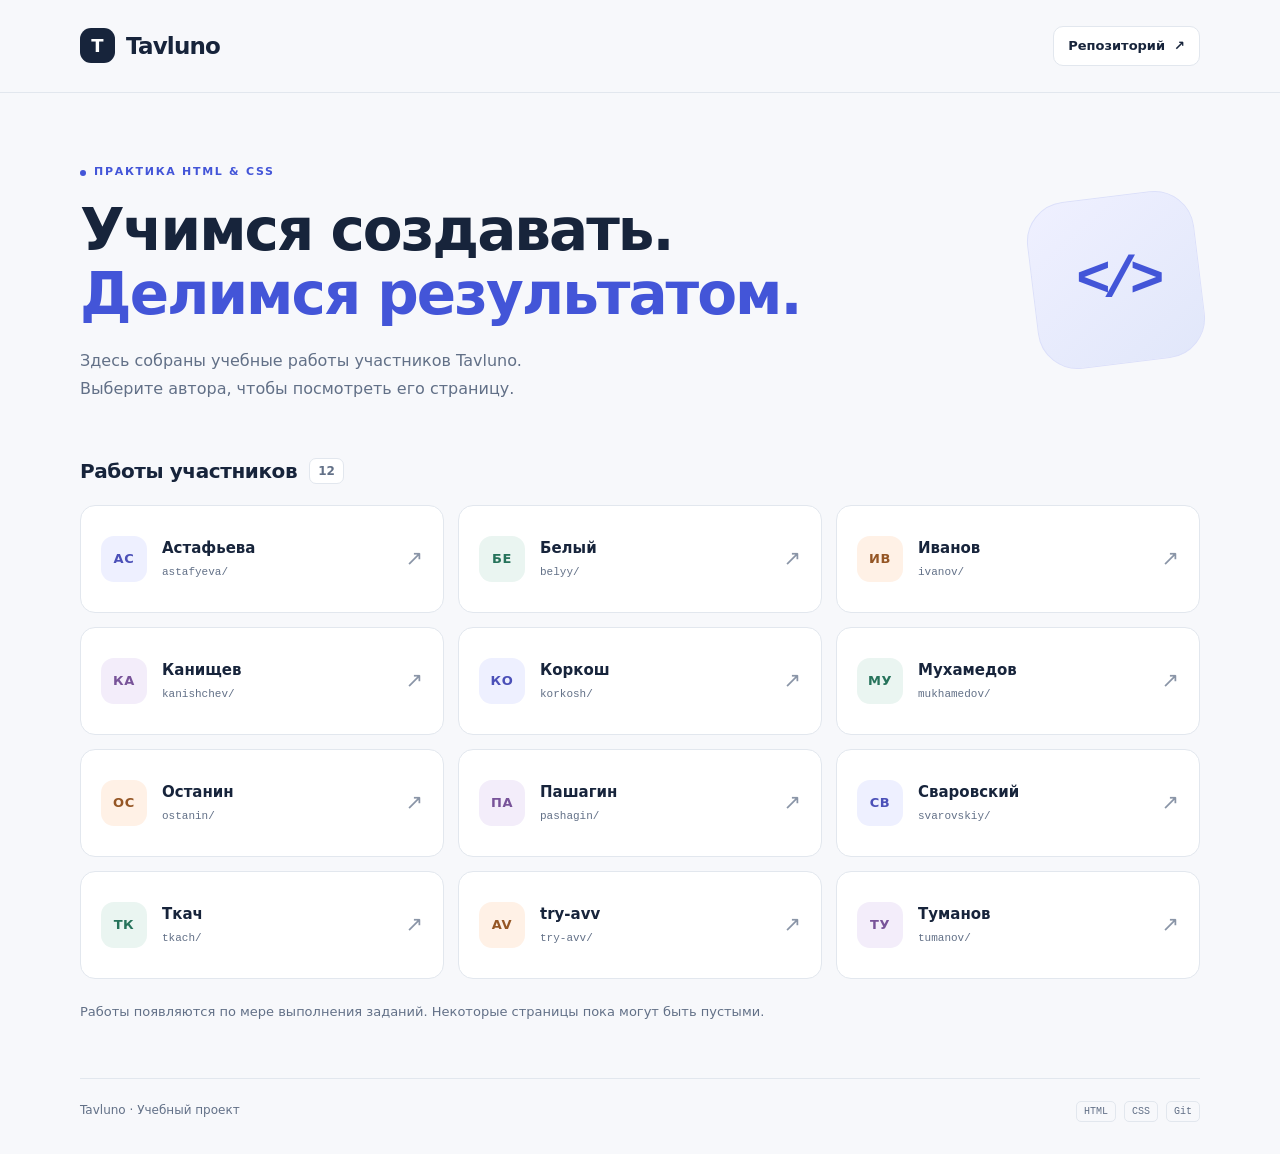
==== index.html @ 5b794c48 "Create index.htmlAdd participant catalog with inline styles" ====
<!DOCTYPE html>
<html lang="ru">
<head>
  <meta charset="UTF-8">
  <meta name="viewport" content="width=device-width, initial-scale=1.0">
  <meta name="description" content="Tavluno — учебные работы по HTML и CSS. Выберите участника, чтобы посмотреть его страницу.">
  <meta name="color-scheme" content="light">
  <title>Tavluno — работы участников</title>
  <style>
    :root {
      color-scheme: light;
      --ink: #17243b;
      --muted: #627087;
      --accent: #4355d8;
      --border: #e2e7ee;
      --paper: #f7f8fb;
      font-family: Inter, ui-sans-serif, system-ui, -apple-system, BlinkMacSystemFont, "Segoe UI", sans-serif;
    }
    * { box-sizing: border-box; }
    body { margin: 0; background: var(--paper); color: var(--ink); line-height: 1.5; }
    a { color: inherit; }
    a:focus-visible { outline: 3px solid var(--accent); outline-offset: 5px; }
    .sr-only { position: absolute; width: 1px; height: 1px; padding: 0; margin: -1px; overflow: hidden; clip-path: inset(50%); white-space: nowrap; border: 0; }
    .skip-link { position: absolute; top: 12px; left: 12px; z-index: 2; padding: 10px 16px; background: white; border-radius: 10px; transform: translateY(-160%); }
    .skip-link:focus { transform: translateY(0); }
    .container { width: min(1120px, calc(100% - 48px)); margin-inline: auto; }
    .site-header { padding-block: 26px; border-bottom: 1px solid var(--border); }
    .header-inner { display: flex; justify-content: space-between; align-items: center; gap: 20px; }
    .brand { display: inline-flex; align-items: center; gap: 11px; text-decoration: none; font-size: 23px; font-weight: 750; letter-spacing: -0.8px; }
    .brand-mark { display: grid; place-items: center; width: 35px; height: 35px; border-radius: 11px; color: white; background: var(--ink); font-size: 18px; letter-spacing: 0; }
    .repo-link { display: inline-flex; align-items: center; gap: 9px; padding: 9px 14px; border: 1px solid var(--border); border-radius: 10px; background: white; text-decoration: none; font-size: 13px; font-weight: 600; }
    .repo-link:hover { border-color: #adb7c7; }
    .hero { position: relative; display: grid; grid-template-columns: 1fr auto; align-items: center; gap: 40px; padding-block: 66px 54px; }
    .eyebrow { display: inline-flex; align-items: center; gap: 8px; margin: 0 0 18px; font-size: 11px; font-weight: 750; letter-spacing: 1.7px; text-transform: uppercase; color: var(--accent); }
    .eyebrow::before { content: ""; width: 6px; height: 6px; border-radius: 50%; background: currentColor; }
    h1 { margin: 0; font-size: clamp(36px, 5vw, 58px); line-height: 1.1; font-weight: 750; letter-spacing: -2px; }
    h1 span { color: var(--accent); }
    .intro { max-width: 570px; margin: 21px 0 0; color: var(--muted); font-size: 16px; line-height: 1.7; }
    .hero-art { display: grid; place-items: center; width: 168px; height: 168px; border: 1px solid #dce0fa; border-radius: 40px; background: linear-gradient(145deg, #eff0ff, #e1e7fa); transform: rotate(-7deg); }
    .code-symbol { color: var(--accent); font-family: ui-monospace, SFMono-Regular, Consolas, monospace; font-size: 58px; font-weight: 700; letter-spacing: -8px; transform: rotate(7deg); }
    .section-heading { display: flex; align-items: center; gap: 12px; margin-bottom: 19px; }
    h2 { margin: 0; font-size: 20px; font-weight: 700; letter-spacing: -0.4px; }
    .count { min-width: 28px; padding: 3px 8px; border: 1px solid var(--border); border-radius: 7px; background: white; text-align: center; font-size: 12px; font-weight: 650; color: var(--muted); }
    .work-grid { display: grid; grid-template-columns: repeat(3, minmax(0, 1fr)); gap: 14px; margin: 0; padding: 0; list-style: none; }
    .work-card { display: flex; align-items: center; gap: 15px; height: 100%; min-height: 108px; padding: 23px 20px; border: 1px solid var(--border); border-radius: 15px; background: white; text-decoration: none; transition: transform 160ms ease, border-color 160ms ease, box-shadow 160ms ease; }
    .work-card:hover { transform: translateY(-3px); border-color: #b4bced; box-shadow: 0 8px 24px #17243b0a; }
    .avatar { display: grid; place-items: center; flex: 0 0 46px; height: 46px; border-radius: 13px; font-size: 13px; font-weight: 700; letter-spacing: 0.6px; }
    .tone-0 { background: #eef0ff; color: #4b50b8; }
    .tone-1 { background: #eaf5f1; color: #26735b; }
    .tone-2 { background: #fff1e6; color: #955625; }
    .tone-3 { background: #f3edfa; color: #785399; }
    .card-copy { display: grid; gap: 4px; min-width: 0; }
    .student-name { font-size: 15px; font-weight: 650; overflow-wrap: anywhere; }
    .folder-name { font-family: ui-monospace, SFMono-Regular, Consolas, monospace; font-size: 11px; color: var(--muted); }
    .card-arrow { margin-left: auto; color: #8a95a7; font-size: 21px; }
    .work-card:hover .card-arrow { color: var(--accent); }
    .note { margin: 23px 0 0; color: var(--muted); font-size: 13px; }
    .site-footer { display: flex; justify-content: space-between; flex-wrap: wrap; gap: 12px; margin-top: 57px; padding-block: 22px 32px; border-top: 1px solid var(--border); color: var(--muted); font-size: 12px; }
    .site-footer p { margin: 0; }
    .footer-tags { display: flex; gap: 8px; }
    .footer-tags span { padding: 2px 7px; border: 1px solid var(--border); border-radius: 5px; font-family: ui-monospace, SFMono-Regular, Consolas, monospace; font-size: 10px; }
    @media (max-width: 900px) {
      .work-grid { grid-template-columns: repeat(2, minmax(0, 1fr)); }
      .hero-art { width: 130px; height: 130px; border-radius: 32px; }
      .code-symbol { font-size: 45px; }
    }
    @media (max-width: 600px) {
      .container { width: calc(100% - 32px); }
      .site-header { padding-block: 19px; }
      .brand { font-size: 21px; }
      .repo-link { padding: 8px 10px; font-size: 12px; }
      .hero { grid-template-columns: 1fr; padding-block: 43px 36px; gap: 0; }
      .hero-art { display: none; }
      h1 { letter-spacing: -1.4px; }
      .intro { font-size: 15px; }
      .work-grid { grid-template-columns: 1fr; gap: 11px; }
      .work-card { min-height: 94px; padding: 18px; }
      .site-footer { margin-top: 36px; }
    }
    @media (prefers-reduced-motion: reduce) {
      .work-card { transition: none; }
      .work-card:hover { transform: none; }
    }
  </style>
</head>
<body>
  <a class="skip-link" href="#works">Перейти к работам</a>
  <header class="site-header">
    <div class="container header-inner">
      <a class="brand" href="./" aria-label="Tavluno — главная"><span class="brand-mark" aria-hidden="true">T</span>Tavluno</a>
      <a class="repo-link" href="https://github.com/varbachakov/tavluno" target="_blank" rel="noopener noreferrer">Репозиторий <span aria-hidden="true">↗</span><span class="sr-only"> на GitHub, в новой вкладке</span></a>
    </div>
  </header>
  <main class="container">
    <section class="hero" aria-labelledby="page-title">
      <div>
        <p class="eyebrow">Практика HTML &amp; CSS</p>
        <h1 id="page-title">Учимся создавать.<br><span>Делимся результатом.</span></h1>
        <p class="intro">Здесь собраны учебные работы участников Tavluno.<br>Выберите автора, чтобы посмотреть его страницу.</p>
      </div>
      <div class="hero-art" aria-hidden="true"><span class="code-symbol">&lt;/&gt;</span></div>
    </section>
    <section id="works" aria-labelledby="works-title">
      <div class="section-heading"><h2 id="works-title">Работы участников</h2><span class="count" aria-label="12 участников">12</span></div>
      <ul class="work-grid">
        <li>
          <a class="work-card" href="./astafyeva/">
            <span class="avatar tone-0" aria-hidden="true">АС</span>
            <span class="card-copy"><span class="student-name">Астафьева</span><span class="folder-name">astafyeva/</span></span>
            <span class="card-arrow" aria-hidden="true">↗</span>
            <span class="sr-only"> — открыть работу</span>
          </a>
        </li>
        <li>
          <a class="work-card" href="./belyy/">
            <span class="avatar tone-1" aria-hidden="true">БЕ</span>
            <span class="card-copy"><span class="student-name">Белый</span><span class="folder-name">belyy/</span></span>
            <span class="card-arrow" aria-hidden="true">↗</span>
            <span class="sr-only"> — открыть работу</span>
          </a>
        </li>
        <li>
          <a class="work-card" href="./ivanov/">
            <span class="avatar tone-2" aria-hidden="true">ИВ</span>
            <span class="card-copy"><span class="student-name">Иванов</span><span class="folder-name">ivanov/</span></span>
            <span class="card-arrow" aria-hidden="true">↗</span>
            <span class="sr-only"> — открыть работу</span>
          </a>
        </li>
        <li>
          <a class="work-card" href="./kanishchev/">
            <span class="avatar tone-3" aria-hidden="true">КА</span>
            <span class="card-copy"><span class="student-name">Канищев</span><span class="folder-name">kanishchev/</span></span>
            <span class="card-arrow" aria-hidden="true">↗</span>
            <span class="sr-only"> — открыть работу</span>
          </a>
        </li>
        <li>
          <a class="work-card" href="./korkosh/">
            <span class="avatar tone-0" aria-hidden="true">КО</span>
            <span class="card-copy"><span class="student-name">Коркош</span><span class="folder-name">korkosh/</span></span>
            <span class="card-arrow" aria-hidden="true">↗</span>
            <span class="sr-only"> — открыть работу</span>
          </a>
        </li>
        <li>
          <a class="work-card" href="./mukhamedov/">
            <span class="avatar tone-1" aria-hidden="true">МУ</span>
            <span class="card-copy"><span class="student-name">Мухамедов</span><span class="folder-name">mukhamedov/</span></span>
            <span class="card-arrow" aria-hidden="true">↗</span>
            <span class="sr-only"> — открыть работу</span>
          </a>
        </li>
        <li>
          <a class="work-card" href="./ostanin/">
            <span class="avatar tone-2" aria-hidden="true">ОС</span>
            <span class="card-copy"><span class="student-name">Останин</span><span class="folder-name">ostanin/</span></span>
            <span class="card-arrow" aria-hidden="true">↗</span>
            <span class="sr-only"> — открыть работу</span>
          </a>
        </li>
        <li>
          <a class="work-card" href="./pashagin/">
            <span class="avatar tone-3" aria-hidden="true">ПА</span>
            <span class="card-copy"><span class="student-name">Пашагин</span><span class="folder-name">pashagin/</span></span>
            <span class="card-arrow" aria-hidden="true">↗</span>
            <span class="sr-only"> — открыть работу</span>
          </a>
        </li>
        <li>
          <a class="work-card" href="./svarovskiy/">
            <span class="avatar tone-0" aria-hidden="true">СВ</span>
            <span class="card-copy"><span class="student-name">Сваровский</span><span class="folder-name">svarovskiy/</span></span>
            <span class="card-arrow" aria-hidden="true">↗</span>
            <span class="sr-only"> — открыть работу</span>
          </a>
        </li>
        <li>
          <a class="work-card" href="./tkach/">
            <span class="avatar tone-1" aria-hidden="true">ТК</span>
            <span class="card-copy"><span class="student-name">Ткач</span><span class="folder-name">tkach/</span></span>
            <span class="card-arrow" aria-hidden="true">↗</span>
            <span class="sr-only"> — открыть работу</span>
          </a>
        </li>
        <li>
          <a class="work-card" href="./try-avv/">
            <span class="avatar tone-2" aria-hidden="true">AV</span>
            <span class="card-copy"><span class="student-name">try-avv</span><span class="folder-name">try-avv/</span></span>
            <span class="card-arrow" aria-hidden="true">↗</span>
            <span class="sr-only"> — открыть работу</span>
          </a>
        </li>
        <li>
          <a class="work-card" href="./tumanov/">
            <span class="avatar tone-3" aria-hidden="true">ТУ</span>
            <span class="card-copy"><span class="student-name">Туманов</span><span class="folder-name">tumanov/</span></span>
            <span class="card-arrow" aria-hidden="true">↗</span>
            <span class="sr-only"> — открыть работу</span>
          </a>
        </li>
      </ul>
      <p class="note">Работы появляются по мере выполнения заданий. Некоторые страницы пока могут быть пустыми.</p>
    </section>
  </main>
  <footer class="container site-footer">
    <p>Tavluno · Учебный проект</p>
    <div class="footer-tags" aria-label="Технологии проекта"><span>HTML</span><span>CSS</span><span>Git</span></div>
  </footer>
</body>
</html>
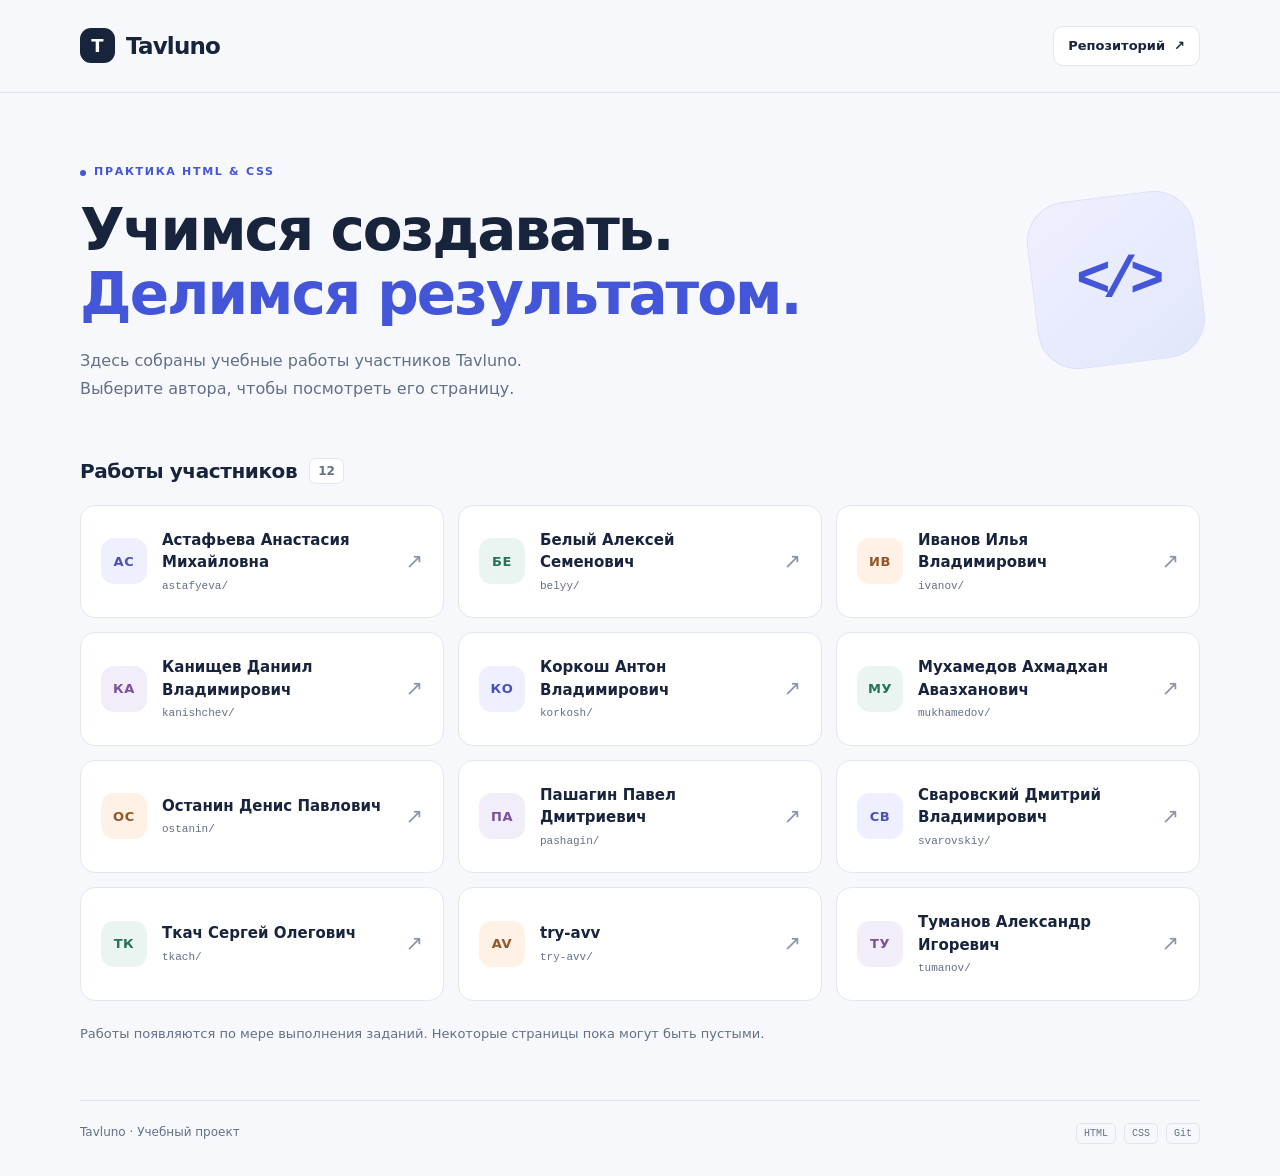
==== commit c6b2ca83: "Update index.html" ====
--- a/index.html
+++ b/index.html
@@ -106,7 +106,7 @@
         <li>
           <a class="work-card" href="./astafyeva/">
             <span class="avatar tone-0" aria-hidden="true">АС</span>
-            <span class="card-copy"><span class="student-name">Астафьева</span><span class="folder-name">astafyeva/</span></span>
+            <span class="card-copy"><span class="student-name">Астафьева Анастасия Михайловна</span><span class="folder-name">astafyeva/</span></span>
             <span class="card-arrow" aria-hidden="true">↗</span>
             <span class="sr-only"> — открыть работу</span>
           </a>
@@ -114,7 +114,7 @@
         <li>
           <a class="work-card" href="./belyy/">
             <span class="avatar tone-1" aria-hidden="true">БЕ</span>
-            <span class="card-copy"><span class="student-name">Белый</span><span class="folder-name">belyy/</span></span>
+            <span class="card-copy"><span class="student-name">Белый Алексей Семенович</span><span class="folder-name">belyy/</span></span>
             <span class="card-arrow" aria-hidden="true">↗</span>
             <span class="sr-only"> — открыть работу</span>
           </a>
@@ -122,7 +122,7 @@
         <li>
           <a class="work-card" href="./ivanov/">
             <span class="avatar tone-2" aria-hidden="true">ИВ</span>
-            <span class="card-copy"><span class="student-name">Иванов</span><span class="folder-name">ivanov/</span></span>
+            <span class="card-copy"><span class="student-name">Иванов Илья Владимирович</span><span class="folder-name">ivanov/</span></span>
             <span class="card-arrow" aria-hidden="true">↗</span>
             <span class="sr-only"> — открыть работу</span>
           </a>
@@ -130,7 +130,7 @@
         <li>
           <a class="work-card" href="./kanishchev/">
             <span class="avatar tone-3" aria-hidden="true">КА</span>
-            <span class="card-copy"><span class="student-name">Канищев</span><span class="folder-name">kanishchev/</span></span>
+            <span class="card-copy"><span class="student-name">Канищев Даниил Владимирович</span><span class="folder-name">kanishchev/</span></span>
             <span class="card-arrow" aria-hidden="true">↗</span>
             <span class="sr-only"> — открыть работу</span>
           </a>
@@ -138,7 +138,7 @@
         <li>
           <a class="work-card" href="./korkosh/">
             <span class="avatar tone-0" aria-hidden="true">КО</span>
-            <span class="card-copy"><span class="student-name">Коркош</span><span class="folder-name">korkosh/</span></span>
+            <span class="card-copy"><span class="student-name">Коркош Антон Владимирович</span><span class="folder-name">korkosh/</span></span>
             <span class="card-arrow" aria-hidden="true">↗</span>
             <span class="sr-only"> — открыть работу</span>
           </a>
@@ -146,7 +146,7 @@
         <li>
           <a class="work-card" href="./mukhamedov/">
             <span class="avatar tone-1" aria-hidden="true">МУ</span>
-            <span class="card-copy"><span class="student-name">Мухамедов</span><span class="folder-name">mukhamedov/</span></span>
+            <span class="card-copy"><span class="student-name">Мухамедов Ахмадхан Авазханович</span><span class="folder-name">mukhamedov/</span></span>
             <span class="card-arrow" aria-hidden="true">↗</span>
             <span class="sr-only"> — открыть работу</span>
           </a>
@@ -154,7 +154,7 @@
         <li>
           <a class="work-card" href="./ostanin/">
             <span class="avatar tone-2" aria-hidden="true">ОС</span>
-            <span class="card-copy"><span class="student-name">Останин</span><span class="folder-name">ostanin/</span></span>
+            <span class="card-copy"><span class="student-name">Останин Денис Павлович</span><span class="folder-name">ostanin/</span></span>
             <span class="card-arrow" aria-hidden="true">↗</span>
             <span class="sr-only"> — открыть работу</span>
           </a>
@@ -162,7 +162,7 @@
         <li>
           <a class="work-card" href="./pashagin/">
             <span class="avatar tone-3" aria-hidden="true">ПА</span>
-            <span class="card-copy"><span class="student-name">Пашагин</span><span class="folder-name">pashagin/</span></span>
+            <span class="card-copy"><span class="student-name">Пашагин Павел Дмитриевич</span><span class="folder-name">pashagin/</span></span>
             <span class="card-arrow" aria-hidden="true">↗</span>
             <span class="sr-only"> — открыть работу</span>
           </a>
@@ -170,7 +170,7 @@
         <li>
           <a class="work-card" href="./svarovskiy/">
             <span class="avatar tone-0" aria-hidden="true">СВ</span>
-            <span class="card-copy"><span class="student-name">Сваровский</span><span class="folder-name">svarovskiy/</span></span>
+            <span class="card-copy"><span class="student-name">Сваровский Дмитрий Владимирович</span><span class="folder-name">svarovskiy/</span></span>
             <span class="card-arrow" aria-hidden="true">↗</span>
             <span class="sr-only"> — открыть работу</span>
           </a>
@@ -178,7 +178,7 @@
         <li>
           <a class="work-card" href="./tkach/">
             <span class="avatar tone-1" aria-hidden="true">ТК</span>
-            <span class="card-copy"><span class="student-name">Ткач</span><span class="folder-name">tkach/</span></span>
+            <span class="card-copy"><span class="student-name">Ткач Сергей Олегович</span><span class="folder-name">tkach/</span></span>
             <span class="card-arrow" aria-hidden="true">↗</span>
             <span class="sr-only"> — открыть работу</span>
           </a>
@@ -194,7 +194,7 @@
         <li>
           <a class="work-card" href="./tumanov/">
             <span class="avatar tone-3" aria-hidden="true">ТУ</span>
-            <span class="card-copy"><span class="student-name">Туманов</span><span class="folder-name">tumanov/</span></span>
+            <span class="card-copy"><span class="student-name">Туманов Александр Игоревич</span><span class="folder-name">tumanov/</span></span>
             <span class="card-arrow" aria-hidden="true">↗</span>
             <span class="sr-only"> — открыть работу</span>
           </a>
